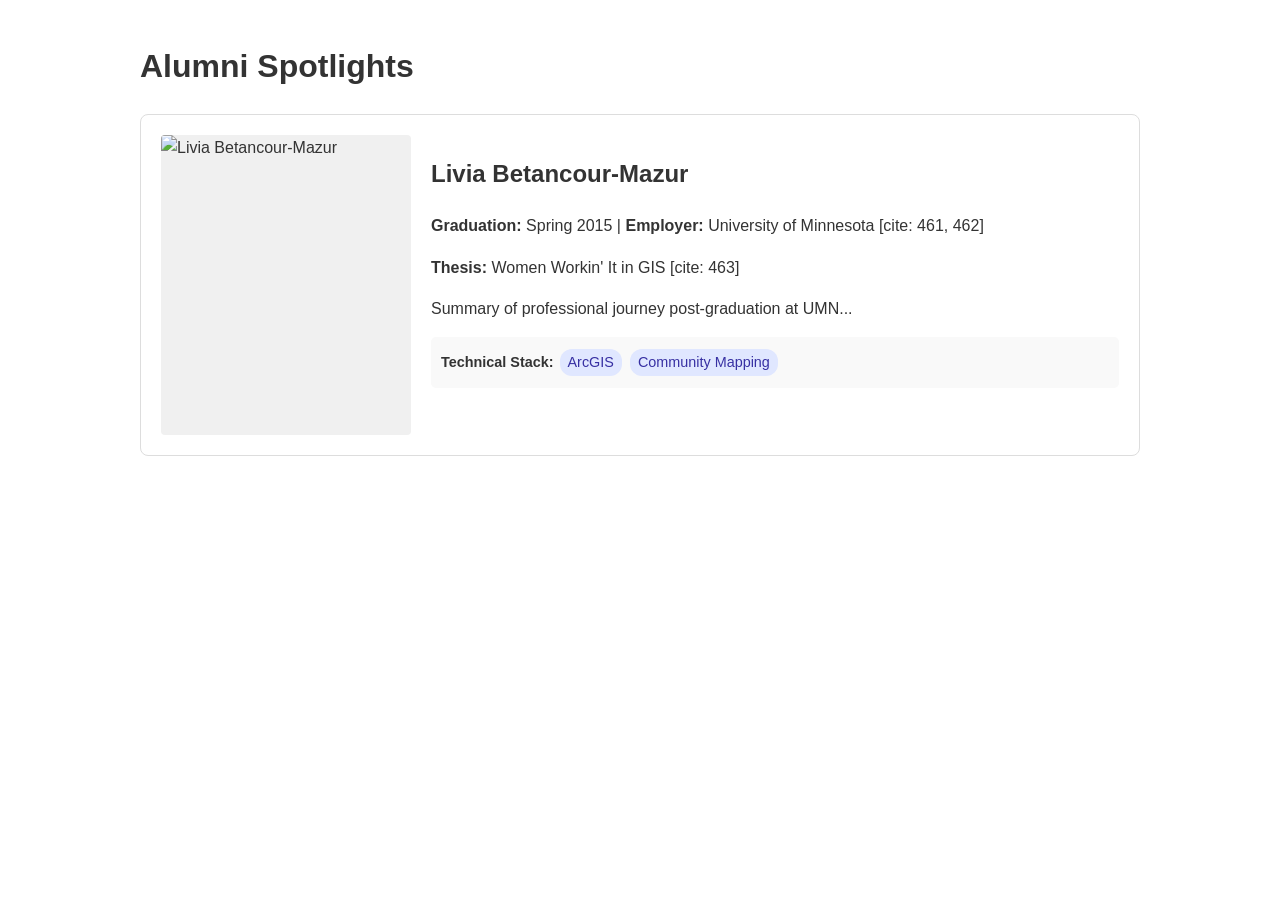
==== alumni.html @ f506da0c "Initial setup" ====
<!DOCTYPE html>
<html lang="en">
<head><link rel="stylesheet" href="style.css"><title>Alumni - DOGES</title></head>
<body>
    <h1>Alumni Spotlights</h1>
    
    <div class="profile-card">
        <img src="betancour_headshot.jpg" alt="Livia Betancour-Mazur" class="headshot">
        <div>
            <h2>Livia Betancour-Mazur</h2>
            <p><strong>Graduation:</strong> Spring 2015 | <strong>Employer:</strong> University of Minnesota [cite: 461, 462]</p>
            <p><strong>Thesis:</strong> Women Workin' It in GIS [cite: 463]</p>
            <div class="elevator-pitch">Summary of professional journey post-graduation at UMN...</div>
            <div class="tech-stack"><strong>Technical Stack:</strong> <span class="tech-tag">ArcGIS</span> <span class="tech-tag">Community Mapping</span></div>
        </div>
    </div>

    </body>
</html>
---- style.css ----
/* Department Standardized Template */
body { font-family: 'Helvetica', sans-serif; line-height: 1.6; color: #333; max-width: 1000px; margin: auto; padding: 20px; }
.profile-card { border: 1px solid #ddd; padding: 20px; margin-bottom: 30px; display: grid; grid-template-columns: 250px 1fr; gap: 20px; border-radius: 8px; }
.headshot { width: 250px; height: 300px; object-fit: cover; border-radius: 4px; background: #f0f0f0; } /* Professional high-res requirement */
.tech-stack { background: #f9f9f9; padding: 10px; border-radius: 5px; font-size: 0.9em; }
.tech-tag { display: inline-block; background: #e0e7ff; color: #3730a3; padding: 2px 8px; margin: 2px; border-radius: 12px; }
.visualization { width: 100%; max-height: 300px; object-fit: contain; margin-top: 15px; border: 1px solid #eee; }
.disclaimer { font-size: 0.75em; color: #666; font-style: italic; margin-top: 5px; display: block; }
.elevator-pitch { font-size: 1em; margin: 15px 0; }
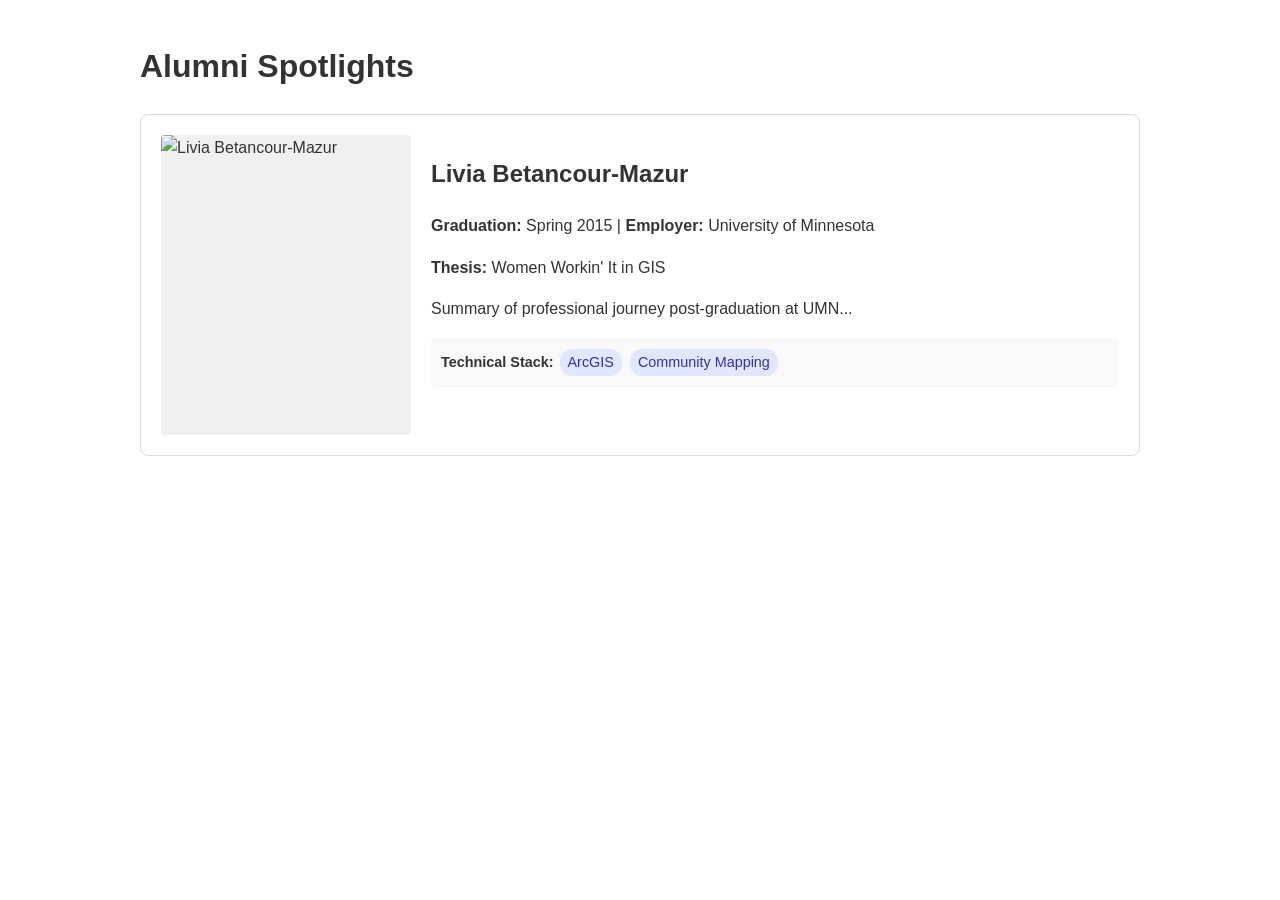
==== commit 0f32b89f: "remove citations" ====
--- a/alumni.html
+++ b/alumni.html
@@ -8,8 +8,8 @@
         <img src="betancour_headshot.jpg" alt="Livia Betancour-Mazur" class="headshot">
         <div>
             <h2>Livia Betancour-Mazur</h2>
-            <p><strong>Graduation:</strong> Spring 2015 | <strong>Employer:</strong> University of Minnesota [cite: 461, 462]</p>
-            <p><strong>Thesis:</strong> Women Workin' It in GIS [cite: 463]</p>
+            <p><strong>Graduation:</strong> Spring 2015 | <strong>Employer:</strong> University of Minnesota</p>
+            <p><strong>Thesis:</strong> Women Workin' It in GIS</p>
             <div class="elevator-pitch">Summary of professional journey post-graduation at UMN...</div>
             <div class="tech-stack"><strong>Technical Stack:</strong> <span class="tech-tag">ArcGIS</span> <span class="tech-tag">Community Mapping</span></div>
         </div>
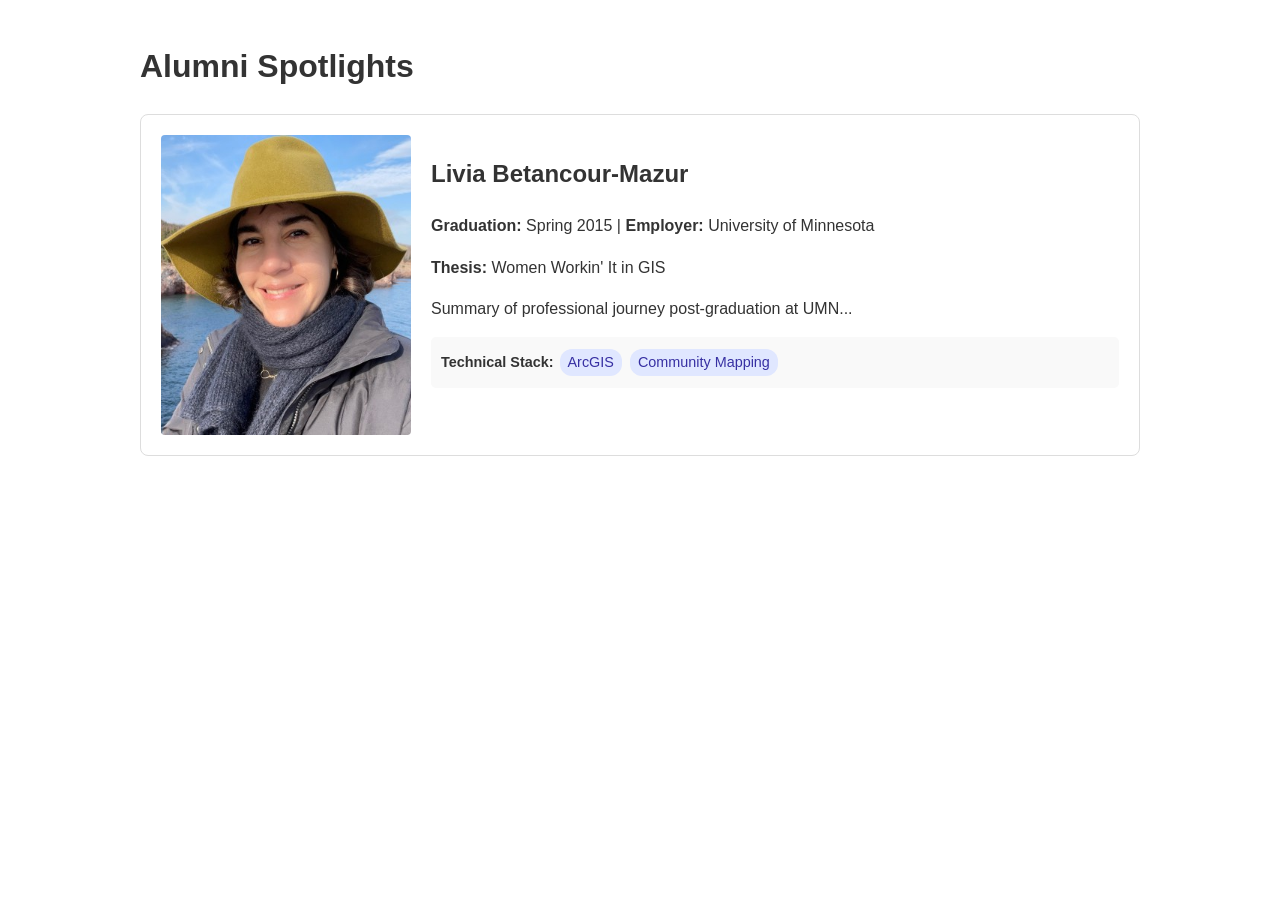
==== commit 5a952679: "Photo update" ====
--- a/alumni.html
+++ b/alumni.html
@@ -5,7 +5,7 @@
     <h1>Alumni Spotlights</h1>
     
     <div class="profile-card">
-        <img src="betancour_headshot.jpg" alt="Livia Betancour-Mazur" class="headshot">
+        <img src="LiviaMazur.jpg" alt="Livia Betancour-Mazur" class="headshot">
         <div>
             <h2>Livia Betancour-Mazur</h2>
             <p><strong>Graduation:</strong> Spring 2015 | <strong>Employer:</strong> University of Minnesota</p>
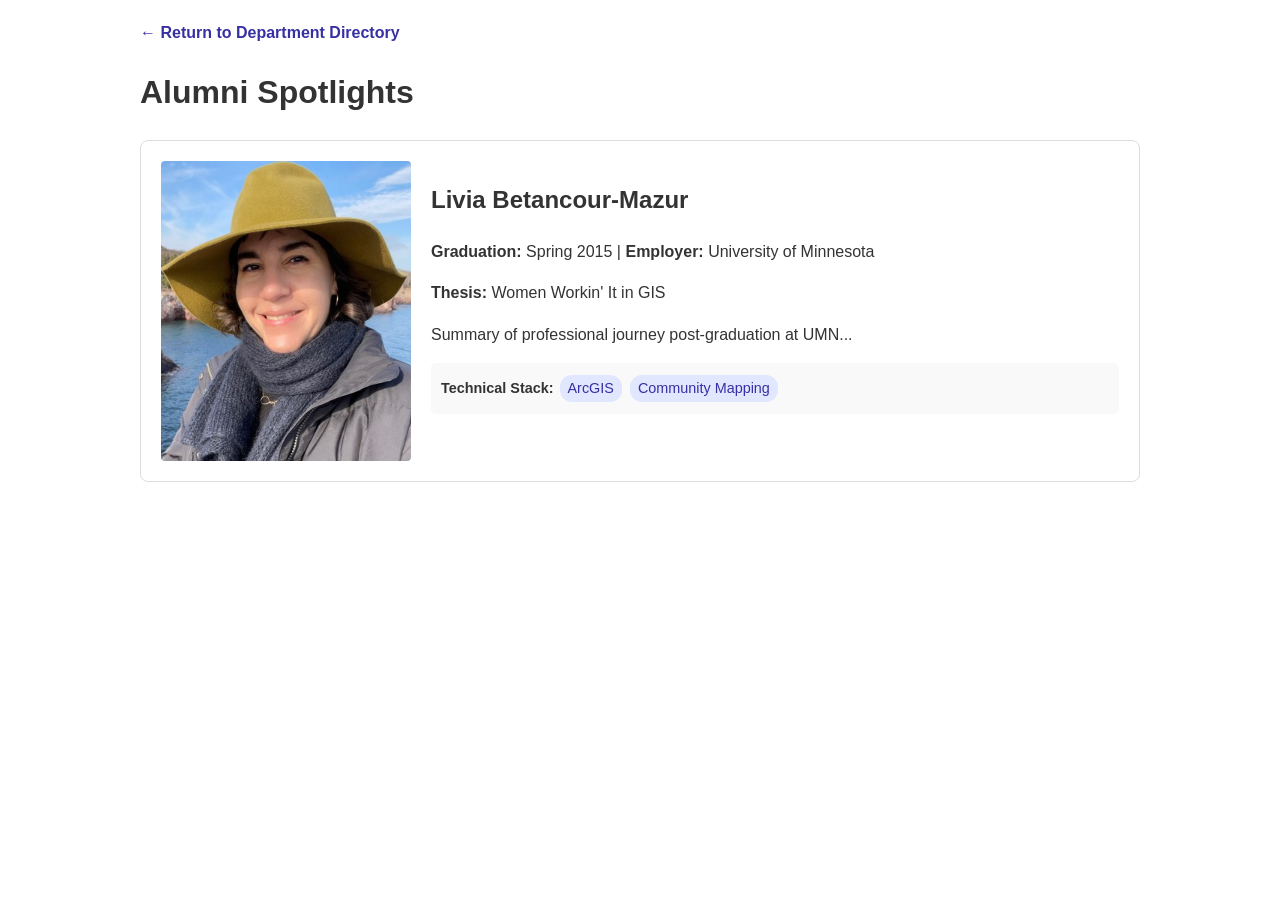
==== commit c8e52ccd: "Sample map" ====
--- a/alumni.html
+++ b/alumni.html
@@ -2,7 +2,11 @@
 <html lang="en">
 <head><link rel="stylesheet" href="style.css"><title>Alumni - DOGES</title></head>
 <body>
-    <h1>Alumni Spotlights</h1>
+    <nav style="margin-bottom: 20px;">
+        <a href="index.html" style="text-decoration: none; font-weight: bold; color: #3730a3;">← Return to Department Directory</a>
+    </nav>
+	
+	<h1>Alumni Spotlights</h1>
     
     <div class="profile-card">
         <img src="LiviaMazur.jpg" alt="Livia Betancour-Mazur" class="headshot">
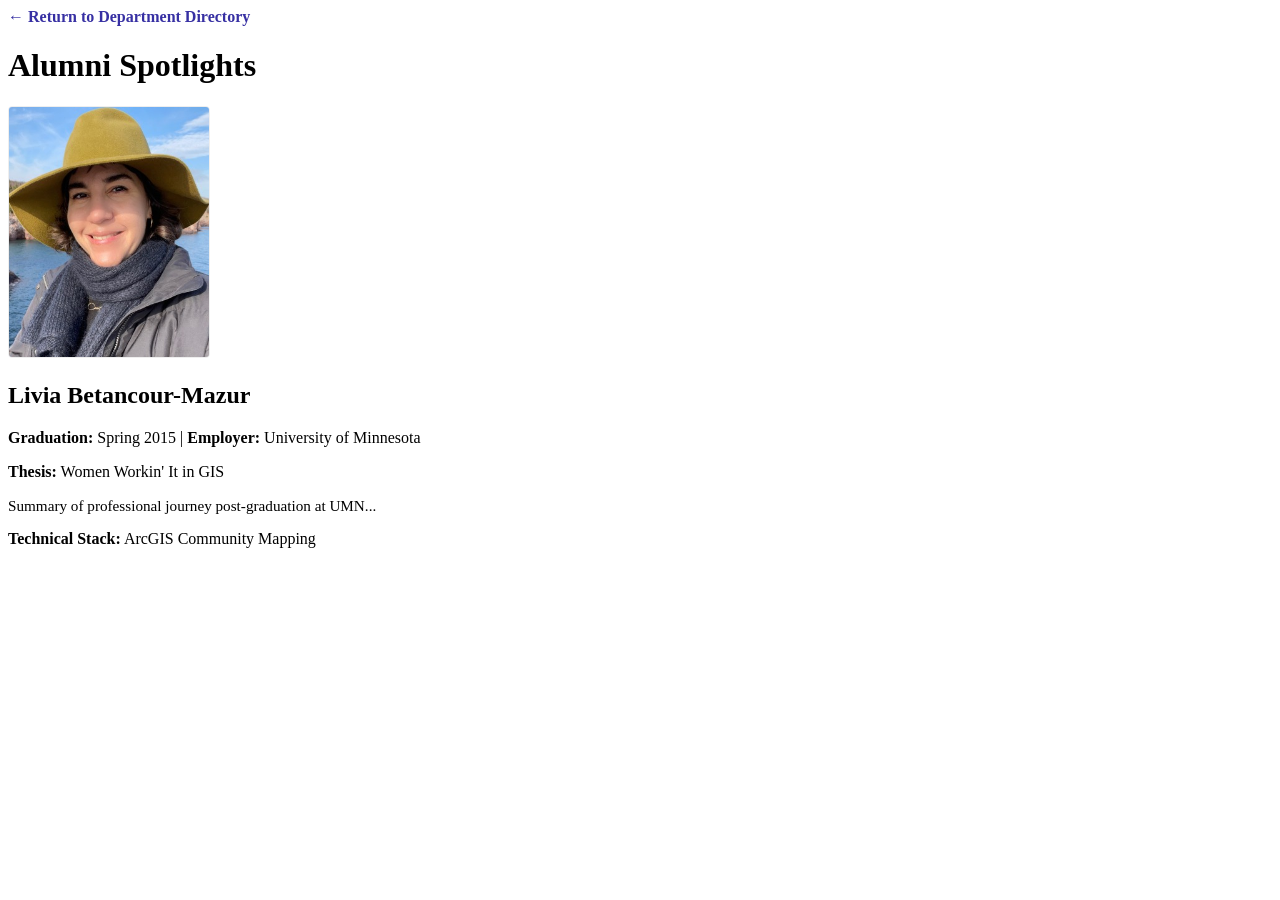
==== commit 07df5763: "enlarge map addition" ====
--- a/alumni.html
+++ b/alumni.html
@@ -18,6 +18,8 @@
             <div class="tech-stack"><strong>Technical Stack:</strong> <span class="tech-tag">ArcGIS</span> <span class="tech-tag">Community Mapping</span></div>
         </div>
     </div>
+	
+	<script src="script.js"></script>
 
     </body>
 </html>
--- a/style.css
+++ b/style.css
@@ -1,9 +1,86 @@
-/* Department Standardized Template */
-body { font-family: 'Helvetica', sans-serif; line-height: 1.6; color: #333; max-width: 1000px; margin: auto; padding: 20px; }
-.profile-card { border: 1px solid #ddd; padding: 20px; margin-bottom: 30px; display: grid; grid-template-columns: 250px 1fr; gap: 20px; border-radius: 8px; }
-.headshot { width: 250px; height: 300px; object-fit: cover; border-radius: 4px; background: #f0f0f0; } /* Professional high-res requirement */
-.tech-stack { background: #f9f9f9; padding: 10px; border-radius: 5px; font-size: 0.9em; }
-.tech-tag { display: inline-block; background: #e0e7ff; color: #3730a3; padding: 2px 8px; margin: 2px; border-radius: 12px; }
-.visualization { width: 100%; max-height: 300px; object-fit: contain; margin-top: 15px; border: 1px solid #eee; }
-.disclaimer { font-size: 0.75em; color: #666; font-style: italic; margin-top: 5px; display: block; }
-.elevator-pitch { font-size: 1em; margin: 15px 0; }+c/* Updated Department Standardized Profile Card */
+.profile-card {
+    display: grid;
+    /* Three-column layout: Headshot | Content | Visualization */
+    grid-template-columns: 200px 1fr 300px; 
+    gap: 25px;
+    border: 1px solid #ddd;
+    padding: 20px;
+    margin-bottom: 30px;
+    border-radius: 8px;
+    align-items: start; /* Keeps items aligned to the top */
+    background: #fff;
+}
+
+/* Restricting the Headshot */
+.headshot {
+    width: 200px;
+    height: 250px;
+    object-fit: cover;
+    border-radius: 4px;
+    border: 1px solid #eee;
+}
+
+/* Constraining the Visualization to prevent layout breakage */
+.viz-container {
+    width: 300px; /* Fixed width slot */
+    text-align: center;
+}
+
+.visualization {
+    width: 100%;
+    max-height: 200px; /* Rigid vertical limit */
+    object-fit: contain; /* Shows full image without distortion */
+    border: 1px solid #f0f0f0;
+    margin-bottom: 10px;
+}
+
+.elevator-pitch {
+    font-size: 0.95em;
+    margin-bottom: 15px;
+    /* Keeps the pitch readable while following the 150-200 word rule */
+    max-height: 250px; 
+    overflow-y: auto; 
+}
+
+/* Modal (Background) */
+.modal {
+    display: none; 
+    position: fixed; 
+    z-index: 1000; 
+    left: 0; top: 0;
+    width: 100%; height: 100%;
+    background-color: rgba(0,0,0,0.9); 
+}
+
+/* Modal Content (The Enlarged Image) */
+.modal-content {
+    margin: auto;
+    display: block;
+    max-width: 90%;
+    max-height: 90%;
+    position: relative;
+    top: 50%;
+    transform: translateY(-50%);
+}
+
+/* The Close Button */
+.close {
+    position: absolute;
+    top: 20px;
+    right: 35px;
+    color: #f1f1f1;
+    font-size: 40px;
+    font-weight: bold;
+    cursor: pointer;
+}
+
+/* Visual cue that the image is clickable */
+.visualization {
+    cursor: zoom-in;
+    transition: 0.3s;
+}
+.visualization:hover {
+    opacity: 0.8;
+    border: 1px solid #3730a3;
+}
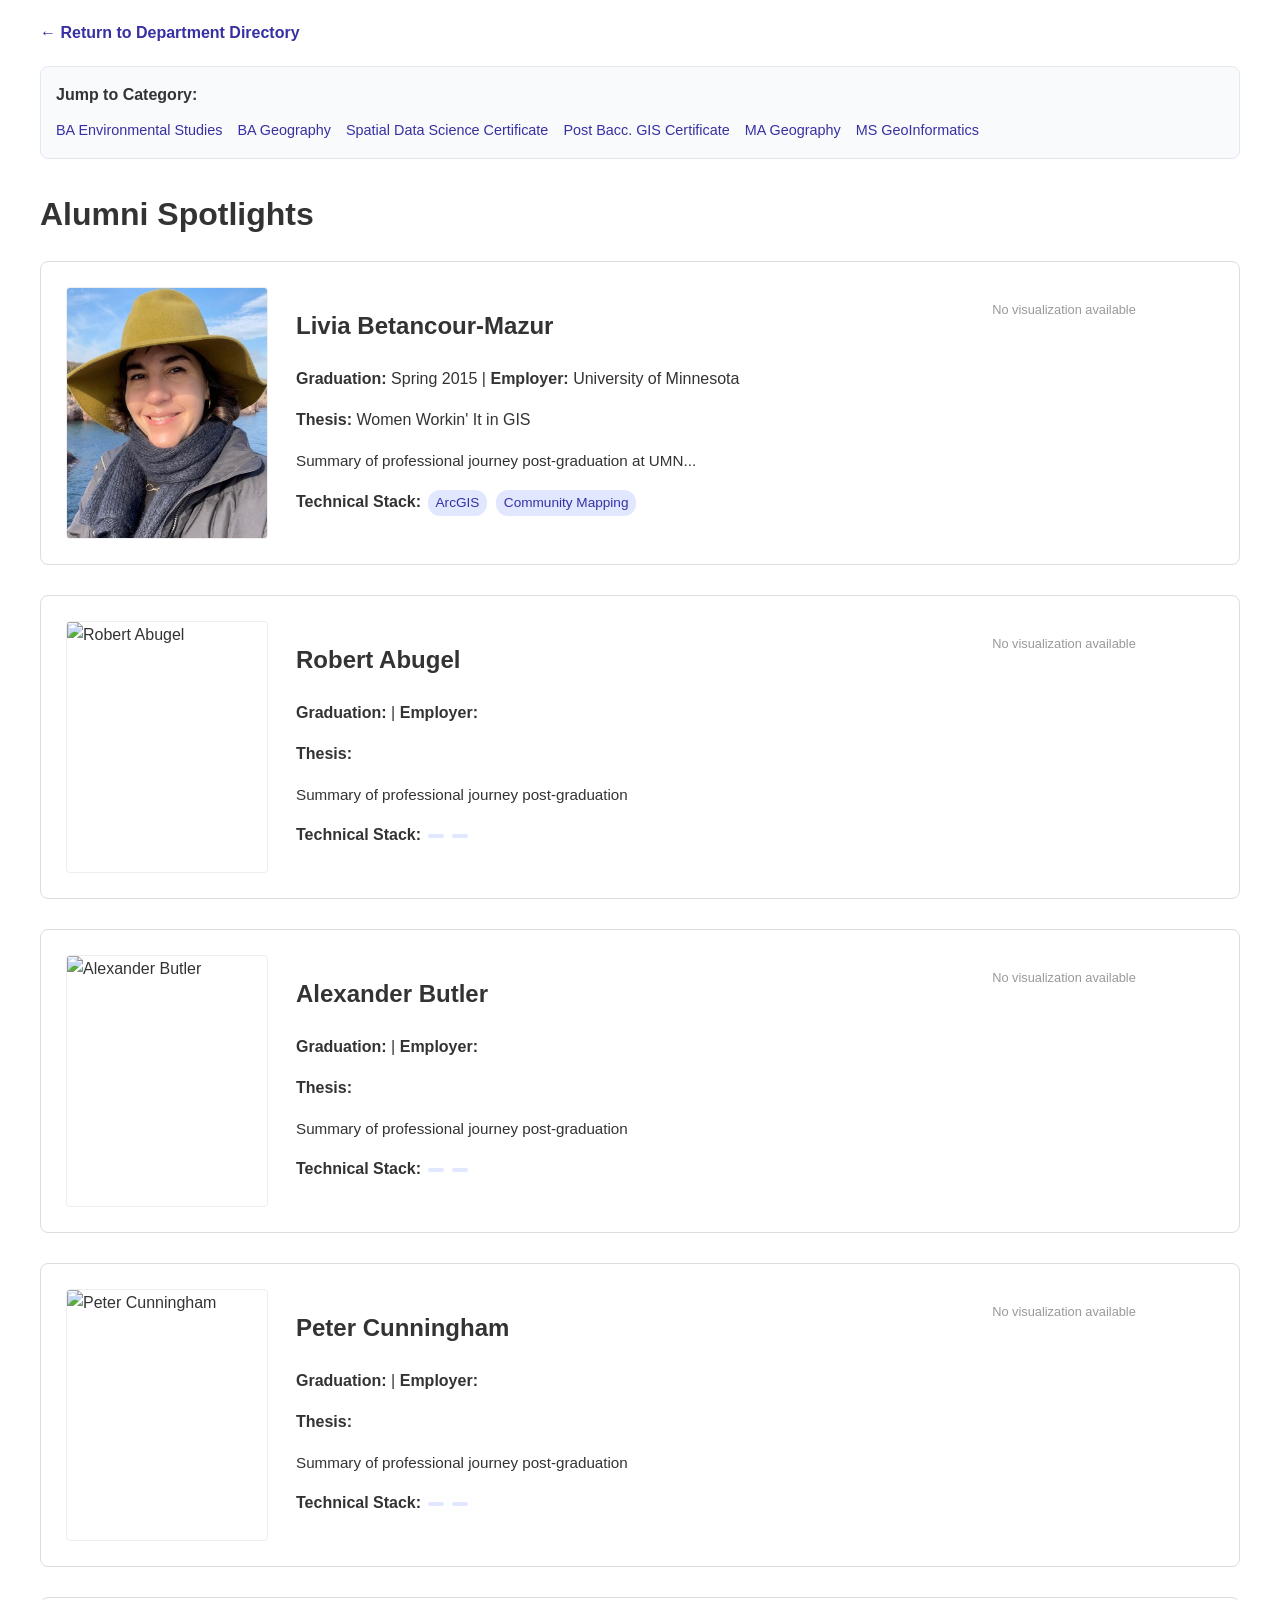
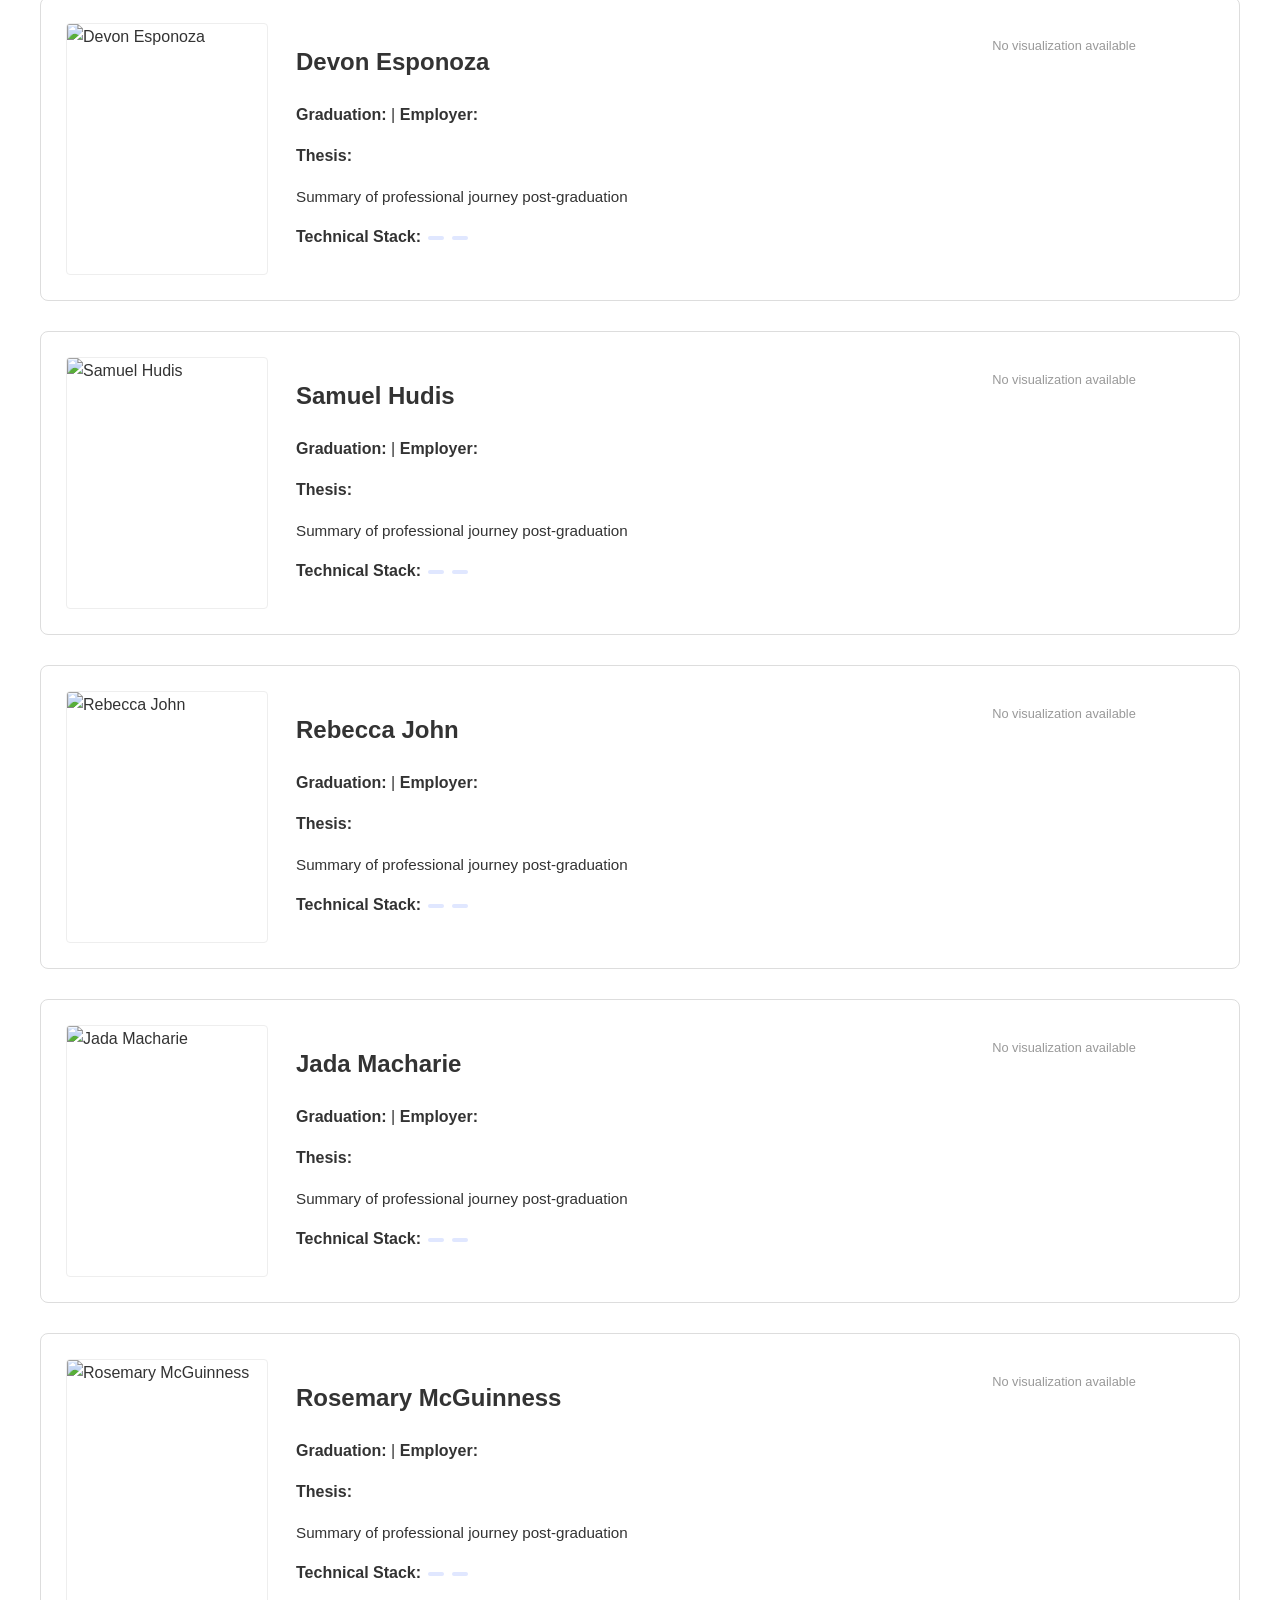
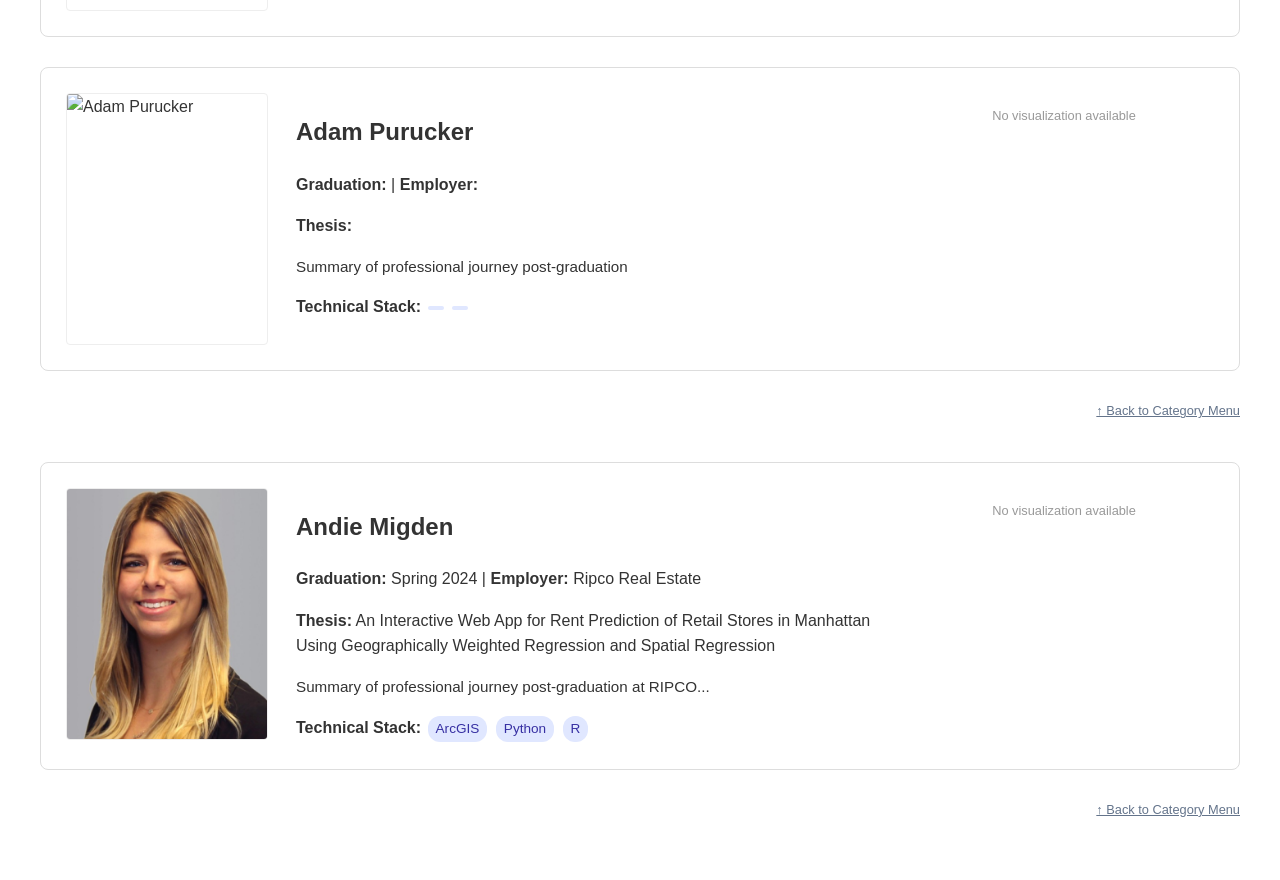
==== commit 231c13ce: "Filling sections" ====
--- a/alumni.html
+++ b/alumni.html
@@ -2,24 +2,179 @@
 <html lang="en">
 <head><link rel="stylesheet" href="style.css"><title>Alumni - DOGES</title></head>
 <body>
-    <nav style="margin-bottom: 20px;">
-        <a href="index.html" style="text-decoration: none; font-weight: bold; color: #3730a3;">← Return to Department Directory</a>
+    <nav style="margin-bottom: 20px;"><a href="index.html" style="text-decoration: none; font-weight: bold; color: #3730a3;">← Return to Department Directory</a></nav>
+	
+    <nav class="category-menu">
+        <strong>Jump to Category:</strong>
+        <ul>
+            <li><a href="#ba-env">BA Environmental Studies</a></li>
+            <li><a href="#ba-geog">BA Geography</a></li>
+            <li><a href="#sds-cert">Spatial Data Science Certificate</a></li>
+            <li><a href="#gis-cert">Post Bacc. GIS Certificate</a></li>
+            <li><a href="#ma-geog">MA Geography</a></li>
+            <li><a href="#ms-geoi">MS GeoInformatics</a></li>
+        </ul>
     </nav>
-	
-	<h1>Alumni Spotlights</h1>
+
+    <h1>Alumni Spotlights</h1>
     
-    <div class="profile-card">
-        <img src="LiviaMazur.jpg" alt="Livia Betancour-Mazur" class="headshot">
-        <div>
-            <h2>Livia Betancour-Mazur</h2>
-            <p><strong>Graduation:</strong> Spring 2015 | <strong>Employer:</strong> University of Minnesota</p>
-            <p><strong>Thesis:</strong> Women Workin' It in GIS</p>
-            <div class="elevator-pitch">Summary of professional journey post-graduation at UMN...</div>
-            <div class="tech-stack"><strong>Technical Stack:</strong> <span class="tech-tag">ArcGIS</span> <span class="tech-tag">Community Mapping</span></div>
+    <section id="ma-geog">
+        <div class="profile-card">
+            <img src="LiviaMazur.jpg" alt="Livia Betancour-Mazur" class="headshot">
+            <div class="profile-info">
+                <h2>Livia Betancour-Mazur</h2>
+                <p><strong>Graduation:</strong> Spring 2015 | <strong>Employer:</strong> University of Minnesota</p>
+                <p><strong>Thesis:</strong> Women Workin' It in GIS</p>
+                <div class="elevator-pitch">Summary of professional journey post-graduation at UMN...</div>
+                <div class="tech-stack"><strong>Technical Stack:</strong> <span class="tech-tag">ArcGIS</span> <span class="tech-tag">Community Mapping</span></div>
+            </div>
+            <div class="viz-container">
+                <p style="font-size: 0.8em; color: #999;">No visualization available</p>
+            </div>
         </div>
+        <div class="profile-card">
+            <img src="" alt="Robert Abugel" class="headshot">
+            <div class="profile-info">
+                <h2>Robert Abugel</h2>
+                <p><strong>Graduation:</strong>  | <strong>Employer:</strong> </p>
+                <p><strong>Thesis:</strong> </p>
+                <div class="elevator-pitch">Summary of professional journey post-graduation </div>
+                <div class="tech-stack"><strong>Technical Stack:</strong> <span class="tech-tag"></span> <span class="tech-tag"></span></div>
+            </div>
+            <div class="viz-container">
+                <p style="font-size: 0.8em; color: #999;">No visualization available</p>
+            </div>
+        </div>
+        <div class="profile-card">
+            <img src="" alt="Alexander Butler" class="headshot">
+            <div class="profile-info">
+                <h2>Alexander Butler</h2>
+                <p><strong>Graduation:</strong>  | <strong>Employer:</strong> </p>
+                <p><strong>Thesis:</strong> </p>
+                <div class="elevator-pitch">Summary of professional journey post-graduation </div>
+                <div class="tech-stack"><strong>Technical Stack:</strong> <span class="tech-tag"></span> <span class="tech-tag"></span></div>
+            </div>
+            <div class="viz-container">
+                <p style="font-size: 0.8em; color: #999;">No visualization available</p>
+            </div>
+        </div>
+        <div class="profile-card">
+            <img src="" alt="Peter Cunningham" class="headshot">
+            <div class="profile-info">
+                <h2>Peter Cunningham</h2>
+                <p><strong>Graduation:</strong>  | <strong>Employer:</strong> </p>
+                <p><strong>Thesis:</strong> </p>
+                <div class="elevator-pitch">Summary of professional journey post-graduation </div>
+                <div class="tech-stack"><strong>Technical Stack:</strong> <span class="tech-tag"></span> <span class="tech-tag"></span></div>
+            </div>
+            <div class="viz-container">
+                <p style="font-size: 0.8em; color: #999;">No visualization available</p>
+            </div>
+        </div>
+        <div class="profile-card">
+            <img src="" alt="Devon Esponoza" class="headshot">
+            <div class="profile-info">
+                <h2>Devon Esponoza</h2>
+                <p><strong>Graduation:</strong>  | <strong>Employer:</strong> </p>
+                <p><strong>Thesis:</strong> </p>
+                <div class="elevator-pitch">Summary of professional journey post-graduation </div>
+                <div class="tech-stack"><strong>Technical Stack:</strong> <span class="tech-tag"></span> <span class="tech-tag"></span></div>
+            </div>
+            <div class="viz-container">
+                <p style="font-size: 0.8em; color: #999;">No visualization available</p>
+            </div>
+        </div>
+        <div class="profile-card">
+            <img src="" alt="Samuel Hudis" class="headshot">
+            <div class="profile-info">
+                <h2>Samuel Hudis</h2>
+                <p><strong>Graduation:</strong>  | <strong>Employer:</strong> </p>
+                <p><strong>Thesis:</strong> </p>
+                <div class="elevator-pitch">Summary of professional journey post-graduation </div>
+                <div class="tech-stack"><strong>Technical Stack:</strong> <span class="tech-tag"></span> <span class="tech-tag"></span></div>
+            </div>
+            <div class="viz-container">
+                <p style="font-size: 0.8em; color: #999;">No visualization available</p>
+            </div>
+        </div>
+        <div class="profile-card">
+            <img src="" alt="Rebecca John" class="headshot">
+            <div class="profile-info">
+                <h2>Rebecca John</h2>
+                <p><strong>Graduation:</strong>  | <strong>Employer:</strong> </p>
+                <p><strong>Thesis:</strong> </p>
+                <div class="elevator-pitch">Summary of professional journey post-graduation </div>
+                <div class="tech-stack"><strong>Technical Stack:</strong> <span class="tech-tag"></span> <span class="tech-tag"></span></div>
+            </div>
+            <div class="viz-container">
+                <p style="font-size: 0.8em; color: #999;">No visualization available</p>
+            </div>
+        </div>
+        <div class="profile-card">
+            <img src="" alt="Jada Macharie" class="headshot">
+            <div class="profile-info">
+                <h2>Jada Macharie</h2>
+                <p><strong>Graduation:</strong>  | <strong>Employer:</strong> </p>
+                <p><strong>Thesis:</strong> </p>
+                <div class="elevator-pitch">Summary of professional journey post-graduation </div>
+                <div class="tech-stack"><strong>Technical Stack:</strong> <span class="tech-tag"></span> <span class="tech-tag"></span></div>
+            </div>
+            <div class="viz-container">
+                <p style="font-size: 0.8em; color: #999;">No visualization available</p>
+            </div>
+        </div>
+        <div class="profile-card">
+            <img src="" alt="Rosemary McGuinness" class="headshot">
+            <div class="profile-info">
+                <h2>Rosemary McGuinness</h2>
+                <p><strong>Graduation:</strong>  | <strong>Employer:</strong> </p>
+                <p><strong>Thesis:</strong> </p>
+                <div class="elevator-pitch">Summary of professional journey post-graduation </div>
+                <div class="tech-stack"><strong>Technical Stack:</strong> <span class="tech-tag"></span> <span class="tech-tag"></span></div>
+            </div>
+            <div class="viz-container">
+                <p style="font-size: 0.8em; color: #999;">No visualization available</p>
+            </div>
+        </div>
+        <div class="profile-card">
+            <img src="" alt="Adam Purucker" class="headshot">
+            <div class="profile-info">
+                <h2>Adam Purucker</h2>
+                <p><strong>Graduation:</strong>  | <strong>Employer:</strong> </p>
+                <p><strong>Thesis:</strong> </p>
+                <div class="elevator-pitch">Summary of professional journey post-graduation </div>
+                <div class="tech-stack"><strong>Technical Stack:</strong> <span class="tech-tag"></span> <span class="tech-tag"></span></div>
+            </div>
+            <div class="viz-container">
+                <p style="font-size: 0.8em; color: #999;">No visualization available</p>
+            </div>
+        </div>
+        <a href="#" class="back-to-top">↑ Back to Category Menu</a>
+    </section>
+
+    <section id="ma-geoi">
+        <div class="profile-card">
+            <img src="AndieMigden.png" alt="Andie Migden" class="headshot">
+            <div class="profile-info">
+                <h2>Andie Migden</h2>
+                <p><strong>Graduation:</strong> Spring 2024 | <strong>Employer:</strong> Ripco Real Estate</p>
+                <p><strong>Thesis:</strong> An Interactive Web App for Rent Prediction of Retail Stores in Manhattan Using Geographically Weighted Regression and Spatial Regression</p>
+                <div class="elevator-pitch">Summary of professional journey post-graduation at RIPCO...</div>
+                <div class="tech-stack"><strong>Technical Stack:</strong> <span class="tech-tag">ArcGIS</span> <span class="tech-tag">Python</span> <span class="tech-tag">R</span></div>
+            </div>
+            <div class="viz-container">
+                <p style="font-size: 0.8em; color: #999;">No visualization available</p>
+            </div>
+        </div>
+        <a href="#" class="back-to-top">↑ Back to Category Menu</a>
+    </section>
+
+    <div id="imageModal" class="modal">
+        <span class="close" onclick="closeModal()">&times;</span>
+        <img class="modal-content" id="fullImage">
+        <div id="caption" style="color: #ccc; text-align: center; margin-top: 10px;"></div>
     </div>
 	
-	<script src="script.js"></script>
-
-    </body>
+    <script src="directory.js"></script>
+</body>
 </html>
--- a/style.css
+++ b/style.css
@@ -1,18 +1,26 @@
-c/* Updated Department Standardized Profile Card */
+/* Department Standardized Profile Card */
+body { 
+    font-family: 'Helvetica', sans-serif; 
+    line-height: 1.6; 
+    color: #333; 
+    max-width: 1200px; 
+    margin: auto; 
+    padding: 20px; 
+}
+
+/* Rigid Grid: 3-column layout (Headshot | Content | Visualization) */
 .profile-card {
     display: grid;
-    /* Three-column layout: Headshot | Content | Visualization */
     grid-template-columns: 200px 1fr 300px; 
-    gap: 25px;
+    gap: 30px;
     border: 1px solid #ddd;
-    padding: 20px;
+    padding: 25px;
     margin-bottom: 30px;
     border-radius: 8px;
-    align-items: start; /* Keeps items aligned to the top */
+    align-items: start;
     background: #fff;
 }
 
-/* Restricting the Headshot */
 .headshot {
     width: 200px;
     height: 250px;
@@ -21,29 +29,48 @@
     border: 1px solid #eee;
 }
 
-/* Constraining the Visualization to prevent layout breakage */
+.profile-info {
+    min-width: 0; /* Prevents text overflow from breaking the grid */
+}
+
 .viz-container {
-    width: 300px; /* Fixed width slot */
+    width: 300px;
     text-align: center;
 }
 
 .visualization {
     width: 100%;
-    max-height: 200px; /* Rigid vertical limit */
-    object-fit: contain; /* Shows full image without distortion */
+    max-height: 200px;
+    object-fit: contain;
     border: 1px solid #f0f0f0;
-    margin-bottom: 10px;
+    cursor: zoom-in;
 }
 
 .elevator-pitch {
     font-size: 0.95em;
     margin-bottom: 15px;
-    /* Keeps the pitch readable while following the 150-200 word rule */
     max-height: 250px; 
     overflow-y: auto; 
 }
 
-/* Modal (Background) */
+.tech-tag {
+    display: inline-block;
+    background: #e0e7ff;
+    color: #3730a3;
+    padding: 2px 8px;
+    margin: 2px;
+    border-radius: 12px;
+    font-size: 0.85em;
+}
+
+.disclaimer {
+    font-size: 0.75em;
+    color: #666;
+    display: block;
+    margin-top: 5px;
+}
+
+/* Modal Styling */
 .modal {
     display: none; 
     position: fixed; 
@@ -52,19 +79,15 @@
     width: 100%; height: 100%;
     background-color: rgba(0,0,0,0.9); 
 }
-
-/* Modal Content (The Enlarged Image) */
 .modal-content {
     margin: auto;
     display: block;
     max-width: 90%;
-    max-height: 90%;
+    max-height: 80%;
     position: relative;
     top: 50%;
     transform: translateY(-50%);
 }
-
-/* The Close Button */
 .close {
     position: absolute;
     top: 20px;
@@ -75,12 +98,24 @@
     cursor: pointer;
 }
 
-/* Visual cue that the image is clickable */
-.visualization {
-    cursor: zoom-in;
-    transition: 0.3s;
+/* Persistent Category Navigation */
+.category-menu {
+    background: #f8fafc;
+    border: 1px solid #e2e8f0;
+    padding: 15px;
+    margin-bottom: 30px;
+    border-radius: 8px;
+    position: sticky;
+    top: 0;
+    z-index: 100;
 }
-.visualization:hover {
-    opacity: 0.8;
-    border: 1px solid #3730a3;
-}+.category-menu ul {
+    list-style: none;
+    display: flex;
+    flex-wrap: wrap;
+    gap: 15px;
+    padding: 0;
+    margin: 10px 0 0 0;
+}
+.category-menu a { text-decoration: none; color: #3730a3; font-weight: 500; font-size: 0.9em; }
+.back-to-top { font-size: 0.8em; display: block; margin-bottom: 40px; color: #64748b; text-align: right; }
